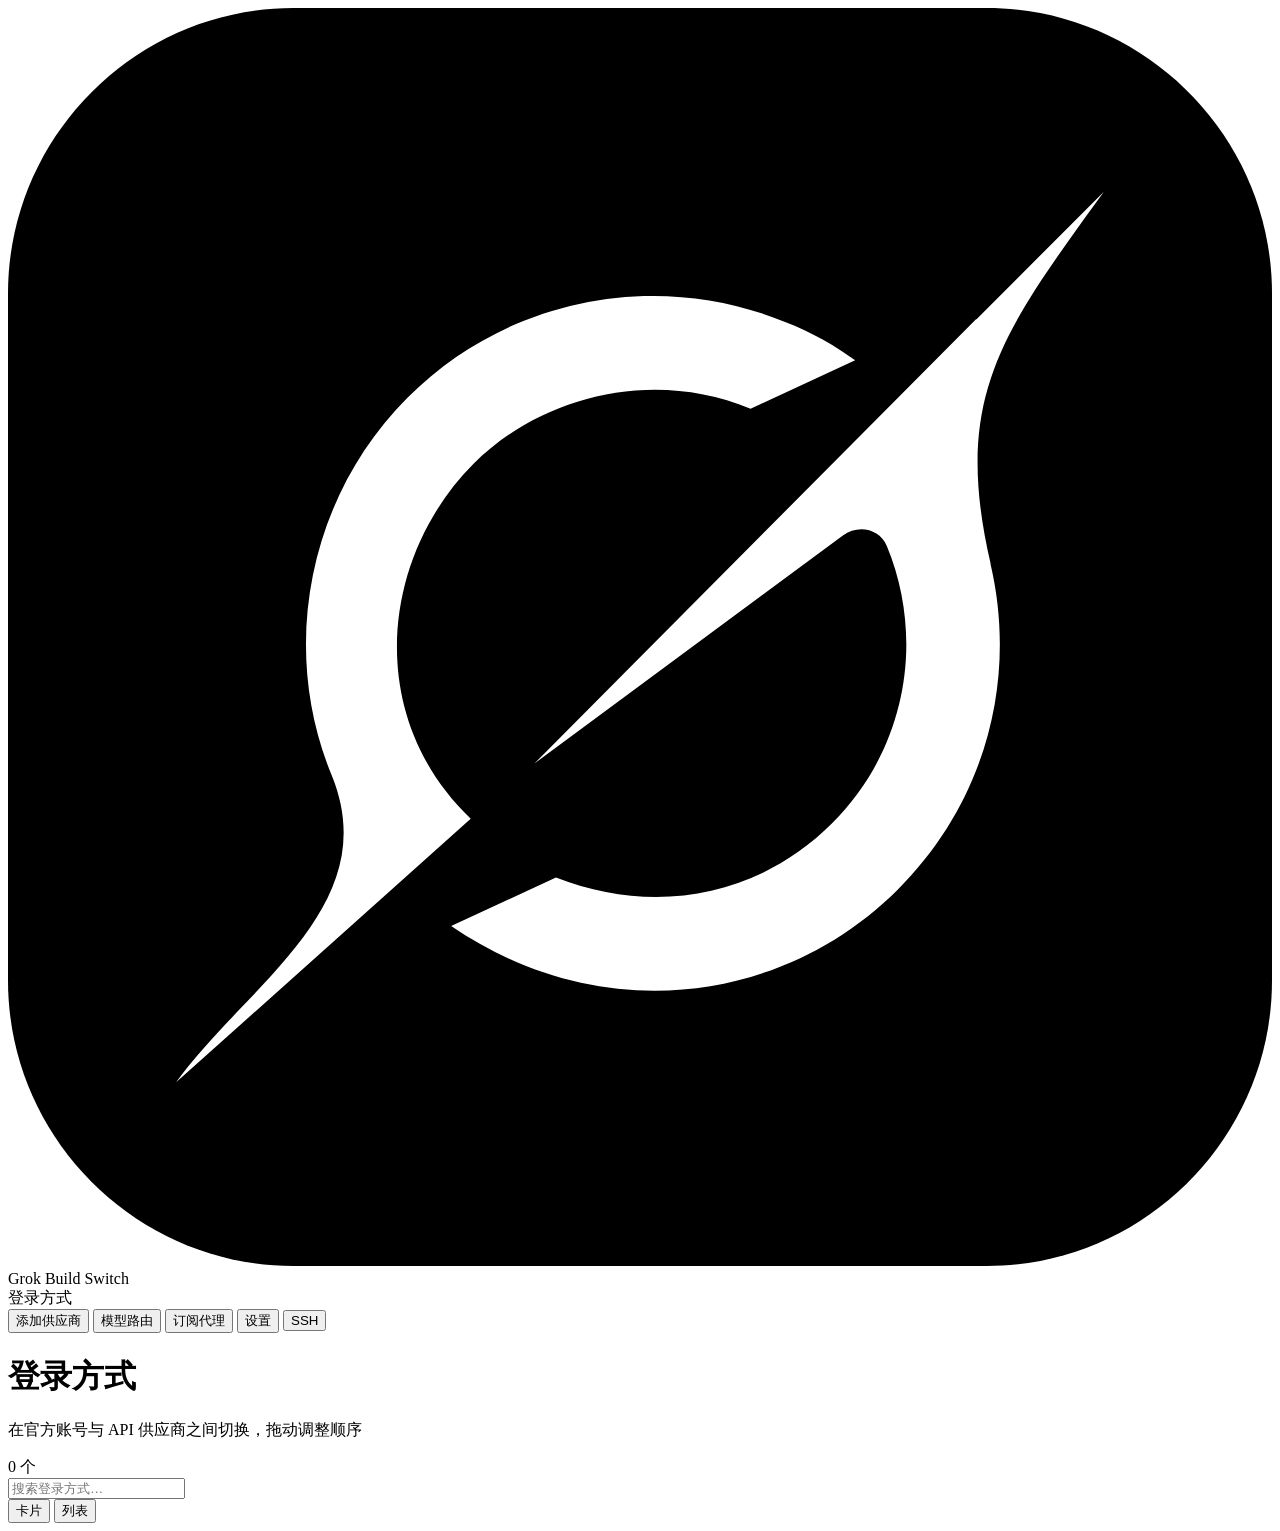
==== ui/index.html @ c108ad1b "Clarify exact workflow launch instructions" ====
<!doctype html>
<html lang="zh-CN">
<head>
  <meta charset="utf-8">
  <meta name="viewport" content="width=device-width, initial-scale=1">
  <title>grok_switch</title>
  <link rel="icon" href="/icon.svg" type="image/svg+xml">
  <link rel="stylesheet" href="/style.css?v=45">
</head>
<body>
  <div class="shell">
    <header class="appHeader">
      <div class="headerLeft">
        <button type="button" id="navHomeBtn" class="ghostBtn" hidden>← 返回</button>
        <div class="brand">
          <img src="/icon.svg" alt="" class="brandIcon">
          <div>
            <div class="brandTitle">Grok Build Switch</div>
            <div class="brandSub" id="headerSubtitle">登录方式</div>
          </div>
        </div>
      </div>
      <div class="headerRight">
        <button type="button" id="addBtn" class="btn primary" data-home-only>添加供应商</button>
        <button type="button" id="navRoutingBtn" class="btn">模型路由</button>
        <button type="button" id="navSubscriptionProxyBtn" class="btn">订阅代理</button>
        <button type="button" id="navSettingsBtn" class="btn" title="设置">设置</button>
        <button type="button" id="navSSHBtn" class="btn">SSH</button>
      </div>
    </header>

    <div id="driftBanner" class="alert warn" hidden style="display:none">
      <div>
        <strong id="driftTitle">配置与当前模型路由不一致</strong>
        <span id="driftDetail">config.toml 的路由托管字段与当前模型路由不匹配；重新应用会保留无关 TOML 设置。</span>
      </div>
      <div class="inlineActions">
        <button type="button" id="reapplyBtn" class="btn sm primary">确认并重新应用路由</button>
        <button type="button" id="openConfigFromDriftBtn" class="btn sm">编辑 config.toml</button>
      </div>
    </div>

    <!-- HOME -->
    <main id="viewHome" class="view">
      <div class="toolbar">
        <div>
          <h1 class="pageTitle">登录方式</h1>
          <p class="pageDesc">在官方账号与 API 供应商之间切换，拖动调整顺序</p>
        </div>
        <span id="profileCount" class="muted count">0 个</span>
      </div>

      <div class="listControls" id="listControls">
        <input id="providerSearch" class="search providerSearch" type="search" placeholder="搜索登录方式…" autocomplete="off">
        <div class="layoutToggle" role="group" aria-label="布局">
          <button type="button" id="layoutCardBtn" class="btn sm layoutBtn active" data-layout="card" title="卡片">卡片</button>
          <button type="button" id="layoutListBtn" class="btn sm layoutBtn" data-layout="list" title="列表">列表</button>
        </div>
      </div>

      <div id="emptyState" class="empty" hidden>
        <h2>还没有供应商</h2>
        <p>添加一个上游配置开始使用。</p>
        <div class="emptyActions">
          <button type="button" id="emptyNewBtn" class="btn primary">添加供应商</button>
        </div>
      </div>

      <div id="searchEmpty" class="empty searchEmpty" hidden>
        <p>没有匹配的供应商</p>
      </div>

      <div id="profiles" class="providerGrid" data-layout="card"></div>
    </main>

    <!-- EDIT -->
    <main id="viewEdit" class="view" hidden>
      <div class="pageHead">
        <h1 class="pageTitle" id="formTitle">添加供应商</h1>
        <p class="pageDesc" id="formHint">名称、服务地址与 API Key 即可开始</p>
      </div>

      <form id="profileForm" class="formCard">
        <input type="hidden" id="profileId">

        <div class="formGrid">
          <label class="field">名称
            <input id="name" required placeholder="例如 OpenRouter">
          </label>
          <label class="field span2">服务地址
            <input id="baseUrl" required class="mono" placeholder="https://api.example.com/v1">
          </label>
          <label class="field span2">API Key
            <div class="keyRow">
              <input id="profileApiKey" type="password" autocomplete="off" placeholder="粘贴 API Key">
              <button type="button" id="toggleProfileKey" class="btn sm">显示</button>
            </div>
          </label>
        </div>

        <details class="fold" id="connectBlock">
          <summary>连接与模型（可选）</summary>
          <div class="foldBody">
            <div class="inlineActions">
              <button type="button" id="testConnectionBtn" class="btn sm">测试上游连接</button>
              <button type="button" id="fetchModelsBtn" class="btn sm">拉取模型列表</button>
              <button type="button" id="privacyProtectBtn" class="btn sm">保护隐私安全</button>
              <p id="connectionStatus" class="connStatus" hidden></p>
            </div>
            <p class="muted tiny">拉取列表后点 chip 启用；不会自动设置默认模型。每个已启用模型可单独测试连通。</p>

            <div class="formGrid">
              <label class="field">默认模型
                <select id="defaultModel">
                  <option value="">（请先启用模型）</option>
                </select>
              </label>
              <p class="muted tiny">这里只设置该供应商的默认模型；联网搜索、Explore 和 Plan 请在“模型路由”中统一管理。</p>
              <label class="field reasoningEffortField">默认推理强度
                <div class="reasoningEffortControl">
                  <select id="defaultReasoningEffort">
                    <option value="none">禁用推理 (none)</option>
                    <option value="minimal">最小 (minimal)</option>
                    <option value="low">低 (low)</option>
                    <option value="medium">中 (medium)</option>
                    <option value="high">高 (high)</option>
                    <option value="xhigh">超高 (xhigh)</option>
                    <option value="max">最大 (max，仅部分模型)</option>
                  </select>
                  <button type="button" id="detectReasoningEffortsBtn" class="btn sm">检测支持档位</button>
                </div>
                <span id="reasoningEffortStatus" class="muted tiny" role="status">选择默认模型后，将按该模型能力显示推理档位。</span>
              </label>
              <label class="field">协议格式
                <select id="upstreamFormat">
                  <option value="openai_chat">OpenAI Chat</option>
                  <option value="openai_responses">OpenAI Responses</option>
                  <option value="anthropic">Messages 兼容网关（非 Anthropic 官方）</option>
                </select>
              </label>
            </div>
            <input id="modelSearchInput" class="mono search" placeholder="搜索上游模型…">
            <div id="modelSuggestions" class="chips"></div>
            <p id="modelPoolStatus" class="muted tiny">尚未拉取模型。点 chip 启用后，会出现在上方下拉框中。</p>
            <div class="rowBetween">
              <span class="muted tiny">已启用模型</span>
              <button type="button" id="addModelBtn" class="btn sm">手动添加</button>
            </div>
            <div id="modelsBody" class="modelCards"></div>
          </div>
        </details>

        <details class="fold">
          <summary>更多操作</summary>
          <div class="foldBody inlineActions wrap">
            <button type="button" id="copyProfileBtn" class="btn sm">复制</button>
            <button type="button" id="exportProfileBtn" class="btn sm">导出 JSON</button>
            <button type="button" id="importProfileJsonBtn" class="btn sm">导入 JSON</button>
            <button type="button" id="cancelBtn" class="btn sm ghost">清空</button>
          </div>
          <input type="file" id="importProfileFile" accept="application/json,.json" hidden>
        </details>

        <details class="fold" id="configPreviewBlock">
          <summary>config.toml（预览）</summary>
          <div class="foldBody">
            <div class="inlineActions">
              <button type="button" id="refreshPreviewBtn" class="btn sm">刷新预览</button>
              <label class="check" style="margin:0">
                <input type="checkbox" id="previewFullConfig">完整 config.toml
              </label>
            </div>
            <textarea id="providerConfigPreview" class="configTextarea mono" readonly rows="12" placeholder="填写名称、地址、Key 并启用模型后，点刷新预览"></textarea>
            <p id="providerConfigPreviewStatus" class="muted tiny"></p>
          </div>
        </details>

        <div class="formFooter">
          <button type="button" id="backFromEditBtn" class="btn">取消</button>
          <button type="submit" id="saveProfileBtn" class="btn primary">保存</button>
        </div>
      </form>
    </main>

    <!-- MODEL ROUTING -->
    <main id="viewRouting" class="view routingView" hidden>
      <div class="pageHead">
        <div><h1 class="pageTitle">模型路由</h1><p class="pageDesc">查看统一模型目录，并为不同任务选择默认路由</p></div>
        <div class="inlineActions">
          <button type="button" id="refreshRoutingBtn" class="btn">刷新</button>
          <button type="button" id="backFromRoutingBtn" class="btn">返回</button>
        </div>
      </div>

      <section class="formCard routingPolicyCard">
        <div class="rowBetween">
          <div><h2 class="sectionTitle">路由策略</h2><p class="muted tiny">保存后用于默认对话、联网搜索及子代理任务。</p></div>
          <button type="button" id="saveRoutingPolicyBtn" class="btn primary">保存策略</button>
        </div>
        <div id="routingCompatibilityWarning" class="alert" hidden></div>
        <div class="routingPolicyGrid">
          <label class="field">启用供应商<select id="routingProvider" class="mono"></select></label>
          <label class="field">default<select id="routingDefault" class="mono"><option value="">（未设置）</option></select></label>
          <label class="field">默认推理强度
            <select id="routingReasoningEffort" class="mono">
              <option value="none">none</option><option value="minimal">minimal</option><option value="low">low</option>
              <option value="medium">medium</option><option value="high">high</option><option value="xhigh">xhigh</option>
            </select>
          </label>
          <label class="field">web_search<select id="routingWebSearch" class="mono"><option value="">（未设置）</option></select></label>
          <label class="field">explore<select id="routingExplore" class="mono"><option value="">（未设置）</option></select></label>
          <label class="field">plan<select id="routingPlan" class="mono"><option value="">（未设置）</option></select></label>
        </div>
        <p id="routingStatus" class="muted tiny" role="status">加载中…</p>
      </section>

      <section class="formCard collaborationCard" id="collaborationCard">
        <div class="rowBetween">
          <div>
            <h2 class="sectionTitle">Max Collaboration</h2>
            <p class="muted tiny">为主协调、任务拆解、主实现和困难实现 / 复核分别选择 Standard 模型、Standard/Fast 速度档与推理强度；角色名称不绑定 Terra、Luna 或 Sol，且可复用同一模型。</p>
          </div>
          <span id="collaborationBadge" class="badge" data-state="stopped">未配置</span>
        </div>
        <div class="collaborationRelationship" id="collaborationRelationship">
          <strong>与路由策略的关系</strong>
          <p>路由策略管理普通主会话的 default、web_search、explore 和 plan。Collaboration 的供应商目录仅来自同一普通 Profiles/routing snapshot（包括当前未激活的普通 Profile），不会读取或创建另一套凭据来源；响应不包含 API Key 或 Base URL。Collaboration 保存四角色 Standard 锚点、独立速度档与推理强度；应用时只将 default 和默认推理强度对齐到主协调，不覆盖 web_search、explore 或 plan。</p>
        </div>
        <div id="collaborationIssues" class="alert warn collaborationIssues" hidden></div>
        <div class="collaborationGrid">
          <label class="field">模式<select id="collaborationMode"><option value="single_provider">Single provider（默认）</option><option value="federated">Federated（受控预览；当前激活架构可能阻止应用）</option></select></label>
          <section id="collaborationFederationDisclosure" class="collaborationFederationCard" hidden aria-labelledby="collaborationFederationTitle">
            <div class="collaborationFederationHead">
              <span class="collaborationFederationIcon" aria-hidden="true">↗</span>
              <div><strong id="collaborationFederationTitle">跨供应商数据流确认</strong><span>适用于全部五条可执行路径</span></div>
              <code>all_workflow_tiers_v1</code>
            </div>
            <p>下方列出精确供应商集合，以及 Economy、Focused Evidence、Focused Build、Assurance、Critical 的跨供应商交接边。Adaptive 仅是默认提示，不缩小本次授权。</p>
            <pre id="collaborationFederationMap" class="collaborationFederationMap"></pre>
            <div class="collaborationFederationBoundary"><strong>传递边界</strong><span>仅限 bounded work products；不传递 credentials、secrets 或 full transcripts。Prompt 约束不是硬 DLP 边界。</span></div>
            <label id="collaborationConsentField" class="collaborationConsent" hidden>
              <input id="collaborationFederationConsent" type="checkbox">
              <span><strong>我已核对并同意以上跨供应商数据流</strong><small>授权覆盖上方列出的全部五条路径、供应商与交接边，不随 Default tier 改变。</small></span>
            </label>
          </section>
        </div>
        <div class="collaborationGrid">
          <section class="collaborationRole" data-role="mainCoordinator">
            <div class="collaborationRoleHead"><strong>主协调</strong><span>全局 default 与最终交付</span></div>
            <label class="field">供应商<select id="collaborationMainCoordinatorProvider" class="mono"></select></label>
            <label class="field">Standard 模型<select id="collaborationMainCoordinatorModel" class="mono"></select></label>
            <label class="field">数据范围（workflow 固定）<select id="collaborationMainCoordinatorDataScope" class="mono" disabled><option value="repository_plus_minimized_prior_work_products">仓库 + 最小前序工作产物</option></select></label>
            <label class="field">速度档<select id="collaborationMainCoordinatorSpeed" class="mono" disabled><option value="">请先选择模型</option></select></label>
            <label class="field">推理强度<select id="collaborationMainCoordinatorEffort" class="mono" disabled><option value="">请先选择速度档</option></select></label>
            <span id="collaborationMainCoordinatorCapability" class="muted tiny">等待模型目录</span>
          </section>
          <section class="collaborationRole" data-role="taskDecomposition">
            <div class="collaborationRoleHead"><strong>任务拆解</strong><span>只读分析约束、步骤与测试</span></div>
            <label class="field">供应商<select id="collaborationTaskDecompositionProvider" class="mono"></select></label>
            <label class="field">Standard 模型<select id="collaborationTaskDecompositionModel" class="mono"></select></label>
            <label class="field">数据范围（workflow 固定）<select id="collaborationTaskDecompositionDataScope" class="mono" disabled><option value="repository_only">仅仓库</option></select></label>
            <label class="field">速度档<select id="collaborationTaskDecompositionSpeed" class="mono" disabled><option value="">请先选择模型</option></select></label>
            <label class="field">推理强度<select id="collaborationTaskDecompositionEffort" class="mono" disabled><option value="">请先选择速度档</option></select></label>
            <span id="collaborationTaskDecompositionCapability" class="muted tiny">等待模型目录</span>
          </section>
          <section class="collaborationRole" data-role="mainImplementation">
            <div class="collaborationRoleHead"><strong>主实现</strong><span>主体修改与聚焦验证</span></div>
            <label class="field">供应商<select id="collaborationMainImplementationProvider" class="mono"></select></label>
            <label class="field">Standard 模型<select id="collaborationMainImplementationModel" class="mono"></select></label>
            <label class="field">数据范围（workflow 固定）<select id="collaborationMainImplementationDataScope" class="mono" disabled><option value="repository_plus_minimized_prior_work_products">仓库 + 最小前序工作产物</option></select></label>
            <label class="field">速度档<select id="collaborationMainImplementationSpeed" class="mono" disabled><option value="">请先选择模型</option></select></label>
            <label class="field">推理强度<select id="collaborationMainImplementationEffort" class="mono" disabled><option value="">请先选择速度档</option></select></label>
            <span id="collaborationMainImplementationCapability" class="muted tiny">等待模型目录</span>
          </section>
          <section class="collaborationRole" data-role="difficultReview">
            <div class="collaborationRoleHead"><strong>困难实现 / 复核</strong><span>困难调试、对抗审查与关键修正</span></div>
            <label class="field">供应商<select id="collaborationDifficultReviewProvider" class="mono"></select></label>
            <label class="field">Standard 模型<select id="collaborationDifficultReviewModel" class="mono"></select></label>
            <label class="field">数据范围（workflow 固定）<select id="collaborationDifficultReviewDataScope" class="mono" disabled><option value="repository_plus_minimized_prior_work_products">仓库 + 最小前序工作产物</option></select></label>
            <label class="field">速度档<select id="collaborationDifficultReviewSpeed" class="mono" disabled><option value="">请先选择模型</option></select></label>
            <label class="field">推理强度<select id="collaborationDifficultReviewEffort" class="mono" disabled><option value="">请先选择速度档</option></select></label>
            <span id="collaborationDifficultReviewCapability" class="muted tiny">等待模型目录</span>
          </section>
          <label class="field collaborationTierField">默认层级
            <select id="collaborationTier">
              <option value="adaptive">Adaptive / Economy-first</option>
              <option value="economy">Economy · 主协调 · 1 agent</option>
              <option value="focused-evidence">Focused Decomposition · 2 agents</option>
              <option value="focused-build">Focused Implementation · 2 agents</option>
              <option value="assurance">Assurance · 3 agents</option>
              <option value="critical">Critical Reviewed Build · 4 agents（显式选择）</option>
            </select>
            <span id="collaborationTierHint" class="muted tiny">Adaptive 是策略提示；运行 workflow 时仍须显式选择 tier 与精确 agent_budget。</span>
          </label>
        </div>
        <div class="collaborationBudgetGrid" aria-label="协作层级预算">
          <div><strong>Economy</strong><span>主协调 · budget 1</span></div>
          <div><strong>Focused</strong><span>任务拆解或主实现 → 主协调 · budget 2</span></div>
          <div><strong>Assurance</strong><span>任务拆解 → 主实现 → 主协调 · budget 3</span></div>
          <div><strong>Critical</strong><span>再加入困难实现 / 复核 · budget 4</span></div>
        </div>
        <div id="collaborationFederationWarning" class="alert warn" hidden></div>
        <div id="collaborationCreditWarning" class="alert warn collaborationCreditWarning" hidden></div>
        <p class="muted tiny collaborationBoundary">Switch 只预览并生成用户级 role/workflow，不启动 agent、不保存消息或 transcript。四角色可以复用同一 Standard 模型并分别选择速度；Fast 请求 priority，通常消耗更多订阅 credits，缺失时不会回退。每个 concrete 路由的所选推理档位都必须由 declared 或 probe 明确支持；默认 budget 128 会被 workflow 拒绝。</p>
        <div class="inlineActions">
          <button type="button" id="previewCollaborationBtn" class="btn">预览变更</button>
          <button type="button" id="applyCollaborationBtn" class="btn primary" disabled>确认并应用预览</button>
          <button type="button" id="disableCollaborationBtn" class="btn danger" disabled>停用（保留文件）</button>
        </div>
        <section class="collaborationLaunchCard" aria-labelledby="collaborationLaunchTitle">
          <div class="rowBetween">
            <div><strong id="collaborationLaunchTitle">在 Grok Build 中启动</strong><p>命名 workflow 的直接 slash 启动固定使用默认 budget 128，会被安全门槛拒绝。请复制下方精确代理指令，让 Grok 通过 workflow 工具传入规范化 tier、JSON args 和匹配的 agent_budget。</p></div>
            <span id="collaborationLaunchBudget" class="badge">budget 1</span>
          </div>
          <label class="field">任务目标<textarea id="collaborationLaunchObjective" rows="3" placeholder="例如：执行最小只读 smoke，确认 workflow 可启动且不修改文件。"></textarea></label>
          <div class="collaborationLaunchCopyRow">
            <code id="collaborationLaunchInstruction">请调用 workflow 工具运行 named workflow gbs-max-collab，设置 name=&quot;gbs-max-collab&quot;、args={&quot;objective&quot;:&quot;&lt;填写任务目标&gt;&quot;,&quot;tier&quot;:&quot;economy&quot;}，并精确设置 agent_budget=1。不要使用 /gbs-max-collab 或 /workflow slash 启动；如果不能精确设置 agent_budget=1，请不要启动并说明原因。</code>
            <button type="button" id="copyCollaborationLaunchBtn" class="btn primary">复制精确代理指令</button>
          </div>
          <p class="muted tiny">粘贴到 Grok Build 对话中即可。这不是 slash 命令；若 Grok 无法以匹配预算调用 workflow 工具，指令要求其 fail closed，不启动 workflow。</p>
        </section>
        <details id="collaborationPreview" class="fold collaborationPreview" hidden>
          <summary>预览详情</summary>
          <div class="foldBody">
            <div id="collaborationWarnings" class="collaborationWarnings"></div>
            <section class="collaborationPreviewSection">
              <div class="rowBetween"><strong>config.toml</strong><span id="collaborationConfigChange" class="badge">未预览</span></div>
              <div class="collaborationDiffGrid">
                <label class="field">当前<textarea id="collaborationConfigBefore" class="configTextarea mono" readonly rows="12"></textarea></label>
                <label class="field">应用后<textarea id="collaborationConfigAfter" class="configTextarea mono" readonly rows="12"></textarea></label>
              </div>
            </section>
            <section class="collaborationPreviewSection">
              <div class="rowBetween"><strong>受管 role / workflow</strong><span id="collaborationArtifactCount" class="muted tiny">0 个</span></div>
              <div id="collaborationArtifacts" class="collaborationArtifacts"></div>
            </section>
            <p id="collaborationFingerprint" class="muted tiny mono"></p>
          </div>
        </details>
      </section>

      <section class="formCard">
        <div class="rowBetween">
          <div><h2 class="sectionTitle">统一模型目录</h2><p class="muted tiny">按供应商分组展示模型 route、upstream ID、backend 与推理能力来源。</p></div>
          <span id="routingModelCount" class="muted tiny">0 个</span>
        </div>
        <div id="routingCatalog" class="routingCatalog"><p class="muted tiny">加载中…</p></div>
      </section>

    </main>

    <!-- SUBSCRIPTION PROXY -->
    <main id="viewSubscriptionProxy" class="view subscriptionProxyView" hidden>
      <div class="pageHead">
        <div><h1 class="pageTitle">订阅代理</h1><p class="pageDesc">统一管理官方订阅账号、模型与本地代理服务</p></div>
        <button type="button" id="backFromSubscriptionProxyBtn" class="btn">返回</button>
      </div>
      <section class="formCard"><div class="rowBetween"><div><h2 class="sectionTitle">代理服务</h2><p id="subscriptionServiceDetail" class="muted tiny">加载中…</p></div><span id="subscriptionServiceBadge" class="badge">未知</span></div><div class="subscriptionConnection"><div><span>Base URL</span><code id="subscriptionBaseUrl">—</code></div><div><span>推理 Key</span><code id="subscriptionApiKey">—</code></div></div><div class="inlineActions"><button id="subscriptionStartBtn" class="btn primary" type="button">启动</button><button id="subscriptionStopBtn" class="btn danger" type="button">停止</button><button id="subscriptionRestartBtn" class="btn" type="button">重启</button><button id="subscriptionRefreshBtn" class="btn ghost" type="button">刷新</button></div></section>
      <section><h2 class="sectionTitle subscriptionSectionTitle">第 1 步：添加订阅账号</h2><p class="muted tiny subscriptionStepHint">账号是订阅代理访问官方服务的登录凭据；添加成功后，还需要选择模型并创建对应供应商，才能在“模型路由”中使用。</p><div class="subscriptionLoginGrid"><article class="formCard"><strong>Codex / ChatGPT</strong><p class="muted tiny">点击后自动打开浏览器。用要添加的 ChatGPT 账号登录并授权即可，无需设备码。</p><button type="button" class="btn primary subscriptionLoginBtn" data-provider="codex">添加 ChatGPT 账号</button></article><article class="formCard"><strong>Google Antigravity / Gemini</strong><p class="muted tiny">使用 Google 订阅登录。</p><button type="button" class="btn primary subscriptionLoginBtn" data-provider="gemini">登录 Google</button></article><article class="formCard"><strong>xAI / Grok Build</strong><p class="muted tiny">使用 xAI 订阅登录。</p><button type="button" class="btn primary subscriptionLoginBtn" data-provider="grok">登录 xAI</button></article></div><div id="subscriptionLoginSession" class="formCard subscriptionLoginSession" hidden></div></section>
      <section class="formCard"><div class="rowBetween"><div><h2 class="sectionTitle">已添加账号</h2><p class="muted tiny">禁用会保留凭据但停止使用；删除会移除本地保存的订阅凭据。</p></div><span id="subscriptionAccountCount" class="muted tiny">0 个</span></div><div id="subscriptionAccounts" class="subscriptionAccounts"></div></section>
      <section class="formCard"><div class="rowBetween"><div><h2 class="sectionTitle">第 2 步：选择模型</h2><p class="muted tiny">只勾选希望暴露给 Grok Build 的模型，然后保存。</p></div><button type="button" id="saveSubscriptionModelsBtn" class="btn primary">保存模型选择</button></div><div id="subscriptionModels" class="subscriptionModels"></div></section>
      <section class="formCard"><div><h2 class="sectionTitle">第 3 步：创建 / 更新供应商</h2><p class="muted tiny">每个按钮只同步对应类型的已登录账号和已保存模型。完成后到“模型路由”选择它，不会自动改变当前路由。</p></div><div class="subscriptionProviderGrid"><button type="button" class="btn subscriptionProviderBtn" data-provider="codex">创建 Codex 供应商</button><button type="button" class="btn subscriptionProviderBtn" data-provider="gemini">创建 Gemini 供应商</button><button type="button" class="btn subscriptionProviderBtn" data-provider="grok">创建 Grok 供应商</button></div><p id="subscriptionProviderHint" class="muted tiny">请先完成账号登录和模型选择。</p></section>
      <section class="formCard"><div class="rowBetween"><div><h2 class="sectionTitle">诊断</h2><p class="muted tiny">检查服务、账号与模型路由。</p></div><button type="button" id="runSubscriptionDiagnosticsBtn" class="btn">运行诊断</button></div><pre id="subscriptionDiagnostics" class="subscriptionDiagnostics mono">尚未运行诊断。</pre></section>
    </main>

    <!-- SETTINGS -->
    <main id="viewSettings" class="view" hidden>
      <div class="pageHead">
        <h1 class="pageTitle">设置</h1>
        <p class="pageDesc">自启与外观</p>
      </div>

      <form id="settingsForm" class="formCard">
        <label class="check"><input type="checkbox" id="autostart"> 开机自启</label>
        <label class="check"><input type="checkbox" id="silentAutostart"> 自启时静默</label>
        <label class="check"><input type="checkbox" id="autoOpenBrowser"> 启动时打开面板</label>
        <label class="check"><input type="checkbox" id="lanAccessEnabled"> 允许同一局域网的手机访问</label>
        <p class="muted tiny settingsHint">关闭后会立即注销所有已配对手机。</p>
        <label class="field">端口
          <input id="port" type="number" min="1024" max="65535">
        </label>
        <p id="portHint" class="muted tiny" hidden></p>
        <button type="submit" id="saveSettingsBtn" class="btn primary">保存设置</button>
      </form>

      <section class="formCard" id="cacheStatsCard">
        <div class="rowBetween">
          <div>
            <h2 class="sectionTitle">缓存命中率</h2>
            <p class="muted tiny">基于本地 Grok 日志 <code>unified.jsonl</code> 统计 prompt 缓存命中。模型列按会话当前模型近似归属；会话中途切换模型时，历史 turn 可能被归到新模型。</p>
          </div>
          <div class="inlineActions">
            <select id="cacheStatsHours" class="smSelect" title="统计窗口">
              <option value="6">近 6 小时</option>
              <option value="24" selected>近 24 小时</option>
              <option value="72">近 3 天</option>
              <option value="168">近 7 天</option>
            </select>
            <button type="button" id="refreshCacheStatsBtn" class="btn sm">刷新</button>
          </div>
        </div>
        <div id="cacheStatsSummary" class="cacheStatsSummary">
          <div class="cacheStatTile"><span class="muted tiny">命中率</span><strong id="cacheHitRate">—</strong></div>
          <div class="cacheStatTile"><span class="muted tiny">推理次数</span><strong id="cacheTurns">—</strong></div>
          <div class="cacheStatTile"><span class="muted tiny">Prompt tokens</span><strong id="cachePromptTokens">—</strong></div>
          <div class="cacheStatTile"><span class="muted tiny">Cached tokens</span><strong id="cacheCachedTokens">—</strong></div>
          <div class="cacheStatTile"><span class="muted tiny">Completion tokens</span><strong id="cacheCompletionTokens">—</strong></div>
          <div class="cacheStatTile"><span class="muted tiny">Reasoning tokens</span><strong id="cacheReasoningTokens">—</strong></div>
        </div>
        <p id="cacheStatsHint" class="muted tiny"></p>
        <div class="cacheStatsTables">
          <div>
            <h3 class="sectionTitle tinyTitle">按模型</h3>
            <div id="cacheByModel" class="cacheTable"></div>
          </div>
          <div>
            <h3 class="sectionTitle tinyTitle">最近 turn</h3>
            <div id="cacheRecent" class="cacheTable"></div>
          </div>
        </div>
      </section>

      <section class="formCard lanAccessCard" id="lanAccessCard">
        <div class="rowBetween">
          <div>
            <h2 class="sectionTitle">手机连接</h2>
            <p class="muted tiny">手机与电脑连接同一网络后，扫描二维码打开供应商管理页面。</p>
          </div>
          <span id="lanAccessBadge" class="badge">未开启</span>
        </div>

        <div id="lanAccessDisabled" class="lanAccessEmpty">
          <strong>仅允许本机访问</strong>
          <p>勾选上方“允许同一局域网的手机访问”并保存设置后，才会生成配对二维码。</p>
        </div>

        <div id="lanAccessDetails" hidden>
          <div class="lanPairLayout">
            <figure class="lanQRCode">
              <img id="lanAccessQr" alt="手机配对二维码" width="220" height="220">
              <figcaption>一次性二维码</figcaption>
            </figure>
            <div class="lanPairInfo">
              <label class="field">电脑局域网地址
                <select id="lanAccessAddress"></select>
              </label>
              <label class="field">手机配对地址
                <div class="keyRow">
                  <input id="lanAccessUrl" class="mono" readonly>
                  <button type="button" id="copyLanAccessUrlBtn" class="btn sm">复制</button>
                </div>
              </label>
              <div class="lanCodeRow">
                <div>
                  <span class="muted tiny">一次性配对码</span>
                  <strong id="lanAccessCode" class="mono">—</strong>
                </div>
                <span id="lanAccessExpiry" class="muted tiny"></span>
              </div>
              <button type="button" id="refreshLanPairingBtn" class="btn">重新生成二维码</button>
            </div>
          </div>
          <div class="alert lanFirewallHint">
            <div>
              <strong>首次连接请允许本地网络访问</strong>
              <span>如果 macOS 弹出权限提示，请允许 Grok Build Switch 访问本地网络；只建议在可信的家庭或办公网络中使用。</span>
            </div>
          </div>
        </div>
      </section>

      <section class="formCard configEditor">
        <div class="rowBetween">
          <div>
            <h2 class="sectionTitle">config.toml</h2>
            <p class="muted tiny" id="configPathLabel">加载中…</p>
          </div>
          <div class="inlineActions">
            <button type="button" id="reloadConfigBtn" class="btn sm ghost">重新加载</button>
            <button type="button" id="saveConfigBtn" class="btn sm primary">保存到文件</button>
          </div>
        </div>
        <p class="muted tiny">这是 grok <strong>当前生效</strong>的唯一配置文件（不是「每个供应商各一份」）。各供应商档案在列表里；启用某个供应商后，其 URL/Key/模型会写进此文件。</p>
        <textarea id="configEditor" class="configTextarea mono" spellcheck="false" rows="18" placeholder="config.toml 内容"></textarea>
        <p id="configEditorStatus" class="muted tiny"></p>
      </section>

      <button type="button" id="backFromSettingsBtn" class="btn">返回供应商列表</button>
    </main>

    <!-- SSH -->
    <main id="viewSSH" class="view" hidden>
      <div class="pageHead">
        <div><h1 class="pageTitle">SSH 远程文件</h1><p class="pageDesc">连接远程服务器，浏览和删除文件</p></div>
        <div class="inlineActions">
          <button type="button" id="sshImportBtn" class="btn">从 VSCode 导入</button>
          <button type="button" id="sshRefreshBtn" class="btn">刷新</button>
          <button type="button" id="sshNewConnBtn" class="btn primary">+ 新连接</button>
        </div>
      </div>
      <div class="sshLayout">
        <aside class="sshSidebar">
          <div class="sshSidebarHead"><span>连接</span></div>
          <div id="sshConnections" class="sshConnections"></div>
        </aside>
        <section class="sshBrowser">
          <div class="sshBrowserHead">
            <div class="sshBreadcrumb" id="sshBreadcrumb"></div>
            <div class="inlineActions">
              <button type="button" id="sshRefreshFilesBtn" class="btn sm">刷新</button>
            </div>
          </div>
          <div class="sshToolbar" id="sshToolbar" hidden>
            <label class="check"><input type="checkbox" id="sshSelectAll"> 全选</label>
            <div class="sshFilters">
              <button type="button" class="btn sm sshFilter" data-filter="*.py">.py</button>
              <button type="button" class="btn sm sshFilter" data-filter="*.sh">.sh</button>
              <button type="button" class="btn sm sshFilter" data-filter="test_*">test_</button>
              <button type="button" class="btn sm sshFilter" data-filter="smoke_*">smoke_</button>
            </div>
            <button type="button" id="sshDeleteSelectedBtn" class="btn sm danger" hidden>删除选中</button>
          </div>
          <div id="sshFiles" class="sshFiles"></div>
          <div id="sshEmpty" class="sshEmpty">选择一个连接开始浏览</div>
        </section>
      </div>
    </main>

  </div>

  <!-- SSH Connection Dialog -->
  <dialog id="sshConnDialog" class="promptDialog">
    <form method="dialog" id="sshConnForm">
      <h3 id="sshConnDialogTitle">新建连接</h3>
      <label>名称<input id="sshConnName" type="text" placeholder="My Server" required></label>
      <label>主机<input id="sshConnHost" type="text" placeholder="192.168.1.100" required></label>
      <div class="sshConnRow">
        <label>端口<input id="sshConnPort" type="number" placeholder="22" value="22" min="1" max="65535"></label>
        <label>用户名<input id="sshConnUser" type="text" placeholder="root" required></label>
      </div>
      <label>认证方式
        <select id="sshConnAuthType">
          <option value="key">SSH Key</option>
          <option value="password">Password</option>
        </select>
      </label>
      <label id="sshConnKeyPathWrap">密钥路径<input id="sshConnKeyPath" type="text" placeholder="~/.ssh/id_rsa"></label>
      <label id="sshConnPasswordWrap" hidden>密码（连接时输入，不保存）</label>
      <div class="promptActions">
        <button type="button" id="sshConnCancel" class="btn">取消</button>
        <button type="submit" id="sshConnSave" class="btn primary">保存</button>
      </div>
    </form>
  </dialog>

  <!-- Floating Windows Container -->
  <div id="sshWindows" class="sshWindows"></div>

  <div id="toast" class="toast" role="status" aria-live="polite"></div>
  <dialog id="promptDialog" class="promptDialog">
    <form method="dialog" id="promptForm">
      <label id="promptLabel" for="promptInput">输入内容</label>
      <input id="promptInput" type="text" autocomplete="off">
      <div class="promptActions">
        <button type="button" id="promptCancel" class="btn">取消</button>
        <button type="submit" id="promptOk" class="btn primary">确定</button>
      </div>
    </form>
  </dialog>
  <dialog id="confirmDialog" class="promptDialog">
    <form method="dialog" id="confirmForm">
      <p id="confirmMessage" class="confirmMessage">确认操作？</p>
      <div class="promptActions">
        <button type="button" id="confirmCancel" class="btn">取消</button>
        <button type="submit" id="confirmOk" class="btn primary danger">删除</button>
      </div>
    </form>
  </dialog>
  <script src="/app.js?v=52"></script>
</body>
</html>
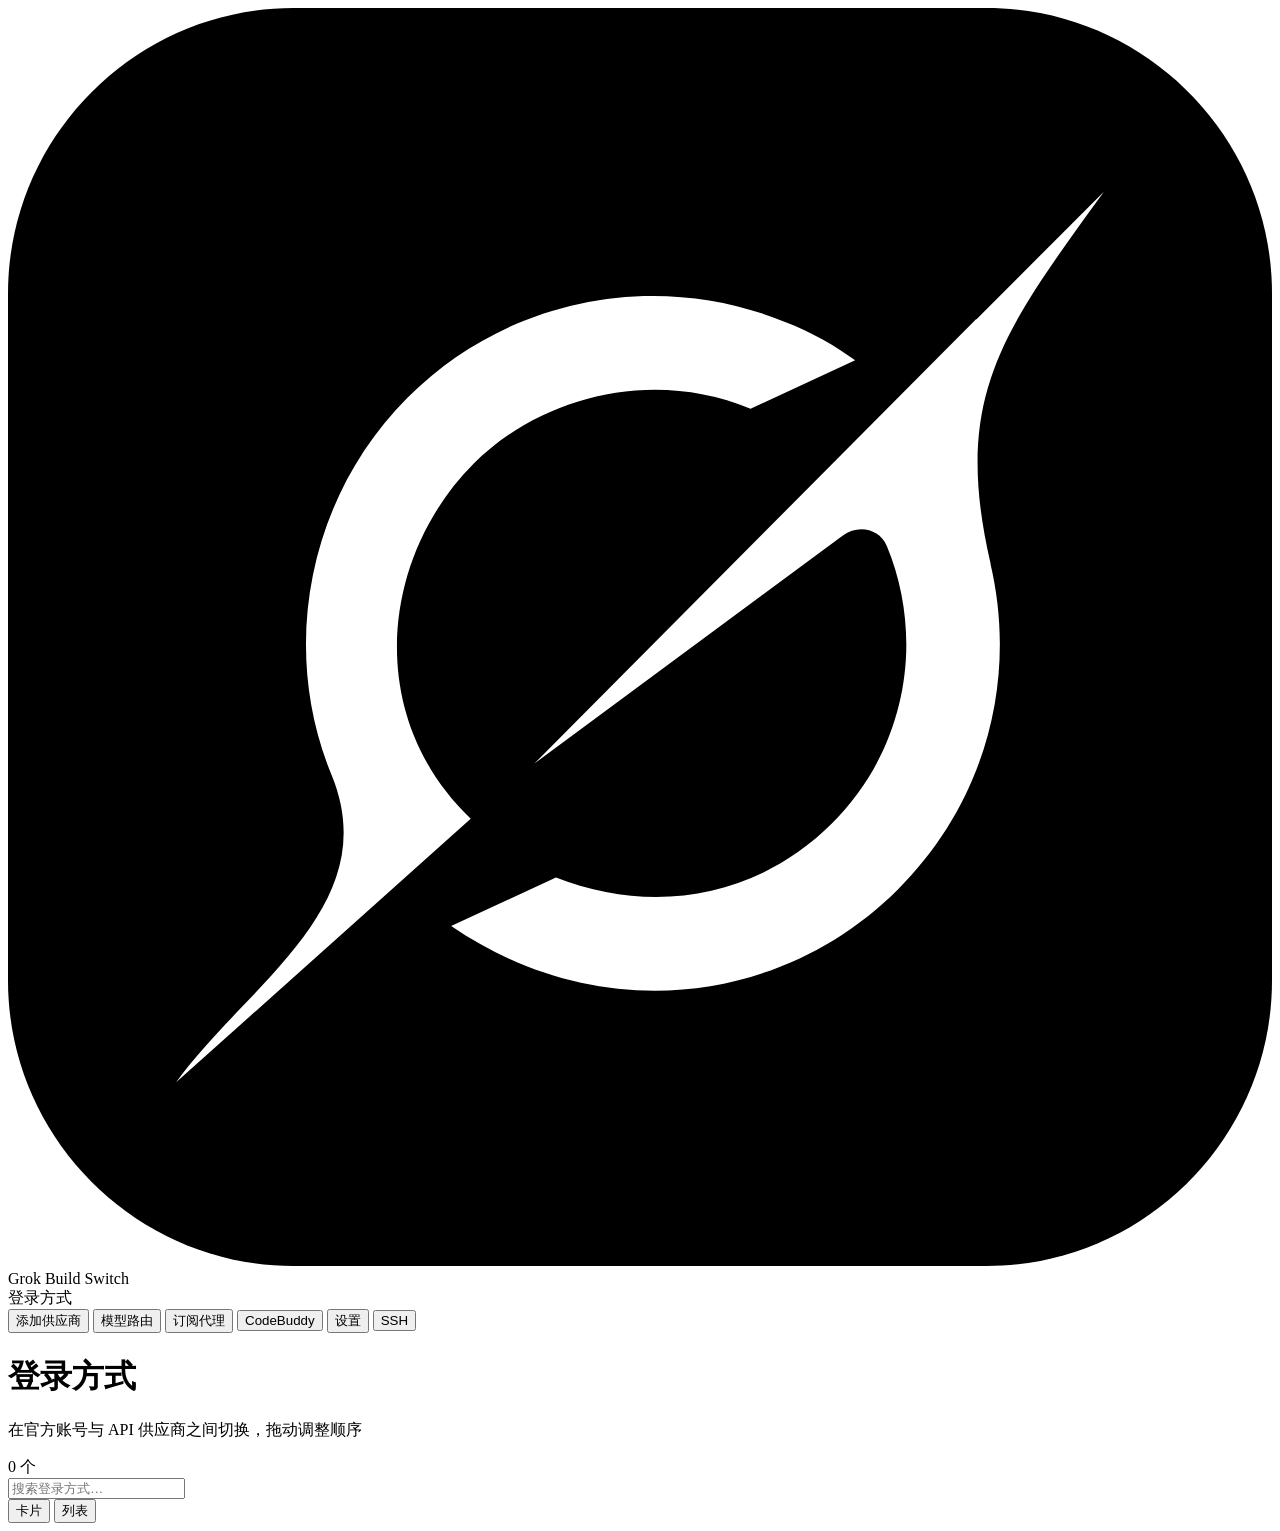
==== commit 2323cf18: "Fix Gemini OAuth bridge and CodeBuddy provider management. Listen on Antigravity callback port 51121" ====
--- a/ui/index.html
+++ b/ui/index.html
@@ -5,7 +5,7 @@
   <meta name="viewport" content="width=device-width, initial-scale=1">
   <title>grok_switch</title>
   <link rel="icon" href="/icon.svg" type="image/svg+xml">
-  <link rel="stylesheet" href="/style.css?v=45">
+  <link rel="stylesheet" href="/style.css?v=47">
 </head>
 <body>
   <div class="shell">
@@ -24,6 +24,7 @@
         <button type="button" id="addBtn" class="btn primary" data-home-only>添加供应商</button>
         <button type="button" id="navRoutingBtn" class="btn">模型路由</button>
         <button type="button" id="navSubscriptionProxyBtn" class="btn">订阅代理</button>
+        <button type="button" id="navCodeBuddyBtn" class="btn">CodeBuddy</button>
         <button type="button" id="navSettingsBtn" class="btn" title="设置">设置</button>
         <button type="button" id="navSSHBtn" class="btn">SSH</button>
       </div>
@@ -214,131 +215,6 @@
         <p id="routingStatus" class="muted tiny" role="status">加载中…</p>
       </section>
 
-      <section class="formCard collaborationCard" id="collaborationCard">
-        <div class="rowBetween">
-          <div>
-            <h2 class="sectionTitle">Max Collaboration</h2>
-            <p class="muted tiny">为主协调、任务拆解、主实现和困难实现 / 复核分别选择 Standard 模型、Standard/Fast 速度档与推理强度；角色名称不绑定 Terra、Luna 或 Sol，且可复用同一模型。</p>
-          </div>
-          <span id="collaborationBadge" class="badge" data-state="stopped">未配置</span>
-        </div>
-        <div class="collaborationRelationship" id="collaborationRelationship">
-          <strong>与路由策略的关系</strong>
-          <p>路由策略管理普通主会话的 default、web_search、explore 和 plan。Collaboration 的供应商目录仅来自同一普通 Profiles/routing snapshot（包括当前未激活的普通 Profile），不会读取或创建另一套凭据来源；响应不包含 API Key 或 Base URL。Collaboration 保存四角色 Standard 锚点、独立速度档与推理强度；应用时只将 default 和默认推理强度对齐到主协调，不覆盖 web_search、explore 或 plan。</p>
-        </div>
-        <div id="collaborationIssues" class="alert warn collaborationIssues" hidden></div>
-        <div class="collaborationGrid">
-          <label class="field">模式<select id="collaborationMode"><option value="single_provider">Single provider（默认）</option><option value="federated">Federated（受控预览；当前激活架构可能阻止应用）</option></select></label>
-          <section id="collaborationFederationDisclosure" class="collaborationFederationCard" hidden aria-labelledby="collaborationFederationTitle">
-            <div class="collaborationFederationHead">
-              <span class="collaborationFederationIcon" aria-hidden="true">↗</span>
-              <div><strong id="collaborationFederationTitle">跨供应商数据流确认</strong><span>适用于全部五条可执行路径</span></div>
-              <code>all_workflow_tiers_v1</code>
-            </div>
-            <p>下方列出精确供应商集合，以及 Economy、Focused Evidence、Focused Build、Assurance、Critical 的跨供应商交接边。Adaptive 仅是默认提示，不缩小本次授权。</p>
-            <pre id="collaborationFederationMap" class="collaborationFederationMap"></pre>
-            <div class="collaborationFederationBoundary"><strong>传递边界</strong><span>仅限 bounded work products；不传递 credentials、secrets 或 full transcripts。Prompt 约束不是硬 DLP 边界。</span></div>
-            <label id="collaborationConsentField" class="collaborationConsent" hidden>
-              <input id="collaborationFederationConsent" type="checkbox">
-              <span><strong>我已核对并同意以上跨供应商数据流</strong><small>授权覆盖上方列出的全部五条路径、供应商与交接边，不随 Default tier 改变。</small></span>
-            </label>
-          </section>
-        </div>
-        <div class="collaborationGrid">
-          <section class="collaborationRole" data-role="mainCoordinator">
-            <div class="collaborationRoleHead"><strong>主协调</strong><span>全局 default 与最终交付</span></div>
-            <label class="field">供应商<select id="collaborationMainCoordinatorProvider" class="mono"></select></label>
-            <label class="field">Standard 模型<select id="collaborationMainCoordinatorModel" class="mono"></select></label>
-            <label class="field">数据范围（workflow 固定）<select id="collaborationMainCoordinatorDataScope" class="mono" disabled><option value="repository_plus_minimized_prior_work_products">仓库 + 最小前序工作产物</option></select></label>
-            <label class="field">速度档<select id="collaborationMainCoordinatorSpeed" class="mono" disabled><option value="">请先选择模型</option></select></label>
-            <label class="field">推理强度<select id="collaborationMainCoordinatorEffort" class="mono" disabled><option value="">请先选择速度档</option></select></label>
-            <span id="collaborationMainCoordinatorCapability" class="muted tiny">等待模型目录</span>
-          </section>
-          <section class="collaborationRole" data-role="taskDecomposition">
-            <div class="collaborationRoleHead"><strong>任务拆解</strong><span>只读分析约束、步骤与测试</span></div>
-            <label class="field">供应商<select id="collaborationTaskDecompositionProvider" class="mono"></select></label>
-            <label class="field">Standard 模型<select id="collaborationTaskDecompositionModel" class="mono"></select></label>
-            <label class="field">数据范围（workflow 固定）<select id="collaborationTaskDecompositionDataScope" class="mono" disabled><option value="repository_only">仅仓库</option></select></label>
-            <label class="field">速度档<select id="collaborationTaskDecompositionSpeed" class="mono" disabled><option value="">请先选择模型</option></select></label>
-            <label class="field">推理强度<select id="collaborationTaskDecompositionEffort" class="mono" disabled><option value="">请先选择速度档</option></select></label>
-            <span id="collaborationTaskDecompositionCapability" class="muted tiny">等待模型目录</span>
-          </section>
-          <section class="collaborationRole" data-role="mainImplementation">
-            <div class="collaborationRoleHead"><strong>主实现</strong><span>主体修改与聚焦验证</span></div>
-            <label class="field">供应商<select id="collaborationMainImplementationProvider" class="mono"></select></label>
-            <label class="field">Standard 模型<select id="collaborationMainImplementationModel" class="mono"></select></label>
-            <label class="field">数据范围（workflow 固定）<select id="collaborationMainImplementationDataScope" class="mono" disabled><option value="repository_plus_minimized_prior_work_products">仓库 + 最小前序工作产物</option></select></label>
-            <label class="field">速度档<select id="collaborationMainImplementationSpeed" class="mono" disabled><option value="">请先选择模型</option></select></label>
-            <label class="field">推理强度<select id="collaborationMainImplementationEffort" class="mono" disabled><option value="">请先选择速度档</option></select></label>
-            <span id="collaborationMainImplementationCapability" class="muted tiny">等待模型目录</span>
-          </section>
-          <section class="collaborationRole" data-role="difficultReview">
-            <div class="collaborationRoleHead"><strong>困难实现 / 复核</strong><span>困难调试、对抗审查与关键修正</span></div>
-            <label class="field">供应商<select id="collaborationDifficultReviewProvider" class="mono"></select></label>
-            <label class="field">Standard 模型<select id="collaborationDifficultReviewModel" class="mono"></select></label>
-            <label class="field">数据范围（workflow 固定）<select id="collaborationDifficultReviewDataScope" class="mono" disabled><option value="repository_plus_minimized_prior_work_products">仓库 + 最小前序工作产物</option></select></label>
-            <label class="field">速度档<select id="collaborationDifficultReviewSpeed" class="mono" disabled><option value="">请先选择模型</option></select></label>
-            <label class="field">推理强度<select id="collaborationDifficultReviewEffort" class="mono" disabled><option value="">请先选择速度档</option></select></label>
-            <span id="collaborationDifficultReviewCapability" class="muted tiny">等待模型目录</span>
-          </section>
-          <label class="field collaborationTierField">默认层级
-            <select id="collaborationTier">
-              <option value="adaptive">Adaptive / Economy-first</option>
-              <option value="economy">Economy · 主协调 · 1 agent</option>
-              <option value="focused-evidence">Focused Decomposition · 2 agents</option>
-              <option value="focused-build">Focused Implementation · 2 agents</option>
-              <option value="assurance">Assurance · 3 agents</option>
-              <option value="critical">Critical Reviewed Build · 4 agents（显式选择）</option>
-            </select>
-            <span id="collaborationTierHint" class="muted tiny">Adaptive 是策略提示；运行 workflow 时仍须显式选择 tier 与精确 agent_budget。</span>
-          </label>
-        </div>
-        <div class="collaborationBudgetGrid" aria-label="协作层级预算">
-          <div><strong>Economy</strong><span>主协调 · budget 1</span></div>
-          <div><strong>Focused</strong><span>任务拆解或主实现 → 主协调 · budget 2</span></div>
-          <div><strong>Assurance</strong><span>任务拆解 → 主实现 → 主协调 · budget 3</span></div>
-          <div><strong>Critical</strong><span>再加入困难实现 / 复核 · budget 4</span></div>
-        </div>
-        <div id="collaborationFederationWarning" class="alert warn" hidden></div>
-        <div id="collaborationCreditWarning" class="alert warn collaborationCreditWarning" hidden></div>
-        <p class="muted tiny collaborationBoundary">Switch 只预览并生成用户级 role/workflow，不启动 agent、不保存消息或 transcript。四角色可以复用同一 Standard 模型并分别选择速度；Fast 请求 priority，通常消耗更多订阅 credits，缺失时不会回退。每个 concrete 路由的所选推理档位都必须由 declared 或 probe 明确支持；默认 budget 128 会被 workflow 拒绝。</p>
-        <div class="inlineActions">
-          <button type="button" id="previewCollaborationBtn" class="btn">预览变更</button>
-          <button type="button" id="applyCollaborationBtn" class="btn primary" disabled>确认并应用预览</button>
-          <button type="button" id="disableCollaborationBtn" class="btn danger" disabled>停用（保留文件）</button>
-        </div>
-        <section class="collaborationLaunchCard" aria-labelledby="collaborationLaunchTitle">
-          <div class="rowBetween">
-            <div><strong id="collaborationLaunchTitle">在 Grok Build 中启动</strong><p>命名 workflow 的直接 slash 启动固定使用默认 budget 128，会被安全门槛拒绝。请复制下方精确代理指令，让 Grok 通过 workflow 工具传入规范化 tier、JSON args 和匹配的 agent_budget。</p></div>
-            <span id="collaborationLaunchBudget" class="badge">budget 1</span>
-          </div>
-          <label class="field">任务目标<textarea id="collaborationLaunchObjective" rows="3" placeholder="例如：执行最小只读 smoke，确认 workflow 可启动且不修改文件。"></textarea></label>
-          <div class="collaborationLaunchCopyRow">
-            <code id="collaborationLaunchInstruction">请调用 workflow 工具运行 named workflow gbs-max-collab，设置 name=&quot;gbs-max-collab&quot;、args={&quot;objective&quot;:&quot;&lt;填写任务目标&gt;&quot;,&quot;tier&quot;:&quot;economy&quot;}，并精确设置 agent_budget=1。不要使用 /gbs-max-collab 或 /workflow slash 启动；如果不能精确设置 agent_budget=1，请不要启动并说明原因。</code>
-            <button type="button" id="copyCollaborationLaunchBtn" class="btn primary">复制精确代理指令</button>
-          </div>
-          <p class="muted tiny">粘贴到 Grok Build 对话中即可。这不是 slash 命令；若 Grok 无法以匹配预算调用 workflow 工具，指令要求其 fail closed，不启动 workflow。</p>
-        </section>
-        <details id="collaborationPreview" class="fold collaborationPreview" hidden>
-          <summary>预览详情</summary>
-          <div class="foldBody">
-            <div id="collaborationWarnings" class="collaborationWarnings"></div>
-            <section class="collaborationPreviewSection">
-              <div class="rowBetween"><strong>config.toml</strong><span id="collaborationConfigChange" class="badge">未预览</span></div>
-              <div class="collaborationDiffGrid">
-                <label class="field">当前<textarea id="collaborationConfigBefore" class="configTextarea mono" readonly rows="12"></textarea></label>
-                <label class="field">应用后<textarea id="collaborationConfigAfter" class="configTextarea mono" readonly rows="12"></textarea></label>
-              </div>
-            </section>
-            <section class="collaborationPreviewSection">
-              <div class="rowBetween"><strong>受管 role / workflow</strong><span id="collaborationArtifactCount" class="muted tiny">0 个</span></div>
-              <div id="collaborationArtifacts" class="collaborationArtifacts"></div>
-            </section>
-            <p id="collaborationFingerprint" class="muted tiny mono"></p>
-          </div>
-        </details>
-      </section>
-
       <section class="formCard">
         <div class="rowBetween">
           <div><h2 class="sectionTitle">统一模型目录</h2><p class="muted tiny">按供应商分组展示模型 route、upstream ID、backend 与推理能力来源。</p></div>
@@ -347,6 +223,91 @@
         <div id="routingCatalog" class="routingCatalog"><p class="muted tiny">加载中…</p></div>
       </section>
 
+    </main>
+
+    <!-- CODEBUDDY / WORKBUDDY -->
+    <main id="viewCodeBuddy" class="view codeBuddyView" hidden>
+      <div class="pageHead">
+        <div>
+          <h1 class="pageTitle">CodeBuddy / WorkBuddy</h1>
+          <p class="pageDesc">用订阅积分驱动 Grok Build harness，不经过 WorkBuddy agent</p>
+        </div>
+        <button type="button" id="backFromCodeBuddyBtn" class="btn">返回</button>
+      </div>
+
+      <section class="formCard">
+        <div class="rowBetween">
+          <div>
+            <h2 class="sectionTitle">连接状态</h2>
+            <p id="codeBuddyStatusDetail" class="muted tiny">加载中…</p>
+          </div>
+          <span id="codeBuddyStatusBadge" class="badge">未知</span>
+        </div>
+        <div class="subscriptionConnection">
+          <div>
+            <span>代理 Base URL</span>
+            <code id="codeBuddyBaseUrl">—</code>
+          </div>
+          <div>
+            <span>已保存 Key</span>
+            <code id="codeBuddyKeyMasked">—</code>
+          </div>
+        </div>
+        <div class="inlineActions">
+          <button type="button" id="codeBuddyRefreshBtn" class="btn ghost">刷新</button>
+          <button type="button" id="codeBuddyTestBtn" class="btn">测试连通</button>
+        </div>
+        <p id="codeBuddyTestResult" class="connStatus" hidden></p>
+      </section>
+
+      <section class="formCard">
+        <h2 class="sectionTitle">第 1 步：API Key</h2>
+        <p class="muted tiny subscriptionStepHint">
+          在 <a href="https://copilot.tencent.com/profile/" target="_blank" rel="noopener">copilot.tencent.com/profile</a>
+          创建个人 API Key（形如 <code>ck_…</code>）。保存后仅存于本机 Switch Profile，不会上传。
+        </p>
+        <label class="field">
+          CodeBuddy API Key
+          <div class="keyRow">
+            <input id="codeBuddyApiKey" type="password" autocomplete="off" placeholder="粘贴新 Key；留空则保留已保存的 Key">
+            <button type="button" id="toggleCodeBuddyKey" class="btn sm">显示</button>
+          </div>
+        </label>
+      </section>
+
+      <section class="formCard">
+        <h2 class="sectionTitle">第 2 步：默认模型</h2>
+        <p class="muted tiny">启用 CodeBuddy 供应商后，Grok 的 <code>default</code> 将指向这里选择的模型。</p>
+        <label class="field">
+          默认模型
+          <select id="codeBuddyDefaultModel" class="mono"></select>
+        </label>
+        <div id="codeBuddyModelChips" class="chips" aria-label="可选模型"></div>
+      </section>
+
+      <section class="formCard">
+        <h2 class="sectionTitle">第 3 步：保存 / 启用</h2>
+        <p class="muted tiny">
+          「保存供应商」只创建或更新 CodeBuddy Profile，不改变当前路由。
+          「保存并启用」会切换 active provider，并把 Grok <code>default</code> 设为上方模型。
+        </p>
+        <div class="inlineActions">
+          <button type="button" id="codeBuddySaveBtn" class="btn">保存供应商</button>
+          <button type="button" id="codeBuddySaveActivateBtn" class="btn primary">保存并启用</button>
+          <button type="button" id="codeBuddyActivateBtn" class="btn">仅启用（用已保存 Key）</button>
+        </div>
+        <p id="codeBuddyActionHint" class="muted tiny"></p>
+      </section>
+
+      <section class="formCard">
+        <h2 class="sectionTitle">说明</h2>
+        <ul class="muted tiny codeBuddyNotes">
+          <li>Harness 仍是 Grok Build；只有模型推理走 CodeBuddy 订阅。</li>
+          <li>上游仅支持流式；Switch 代理会清洗 <code>finish_reason:""</code>，避免 Grok 反序列化失败。</li>
+          <li>进程内路径：<code>/codebuddy-proxy/v1</code>（需使用含本功能的 Switch 版本）。</li>
+        </ul>
+        <p id="codeBuddyNote" class="muted tiny"></p>
+      </section>
     </main>
 
     <!-- SUBSCRIPTION PROXY -->
@@ -576,6 +537,6 @@
       </div>
     </form>
   </dialog>
-  <script src="/app.js?v=52"></script>
+  <script src="/app.js?v=54"></script>
 </body>
 </html>
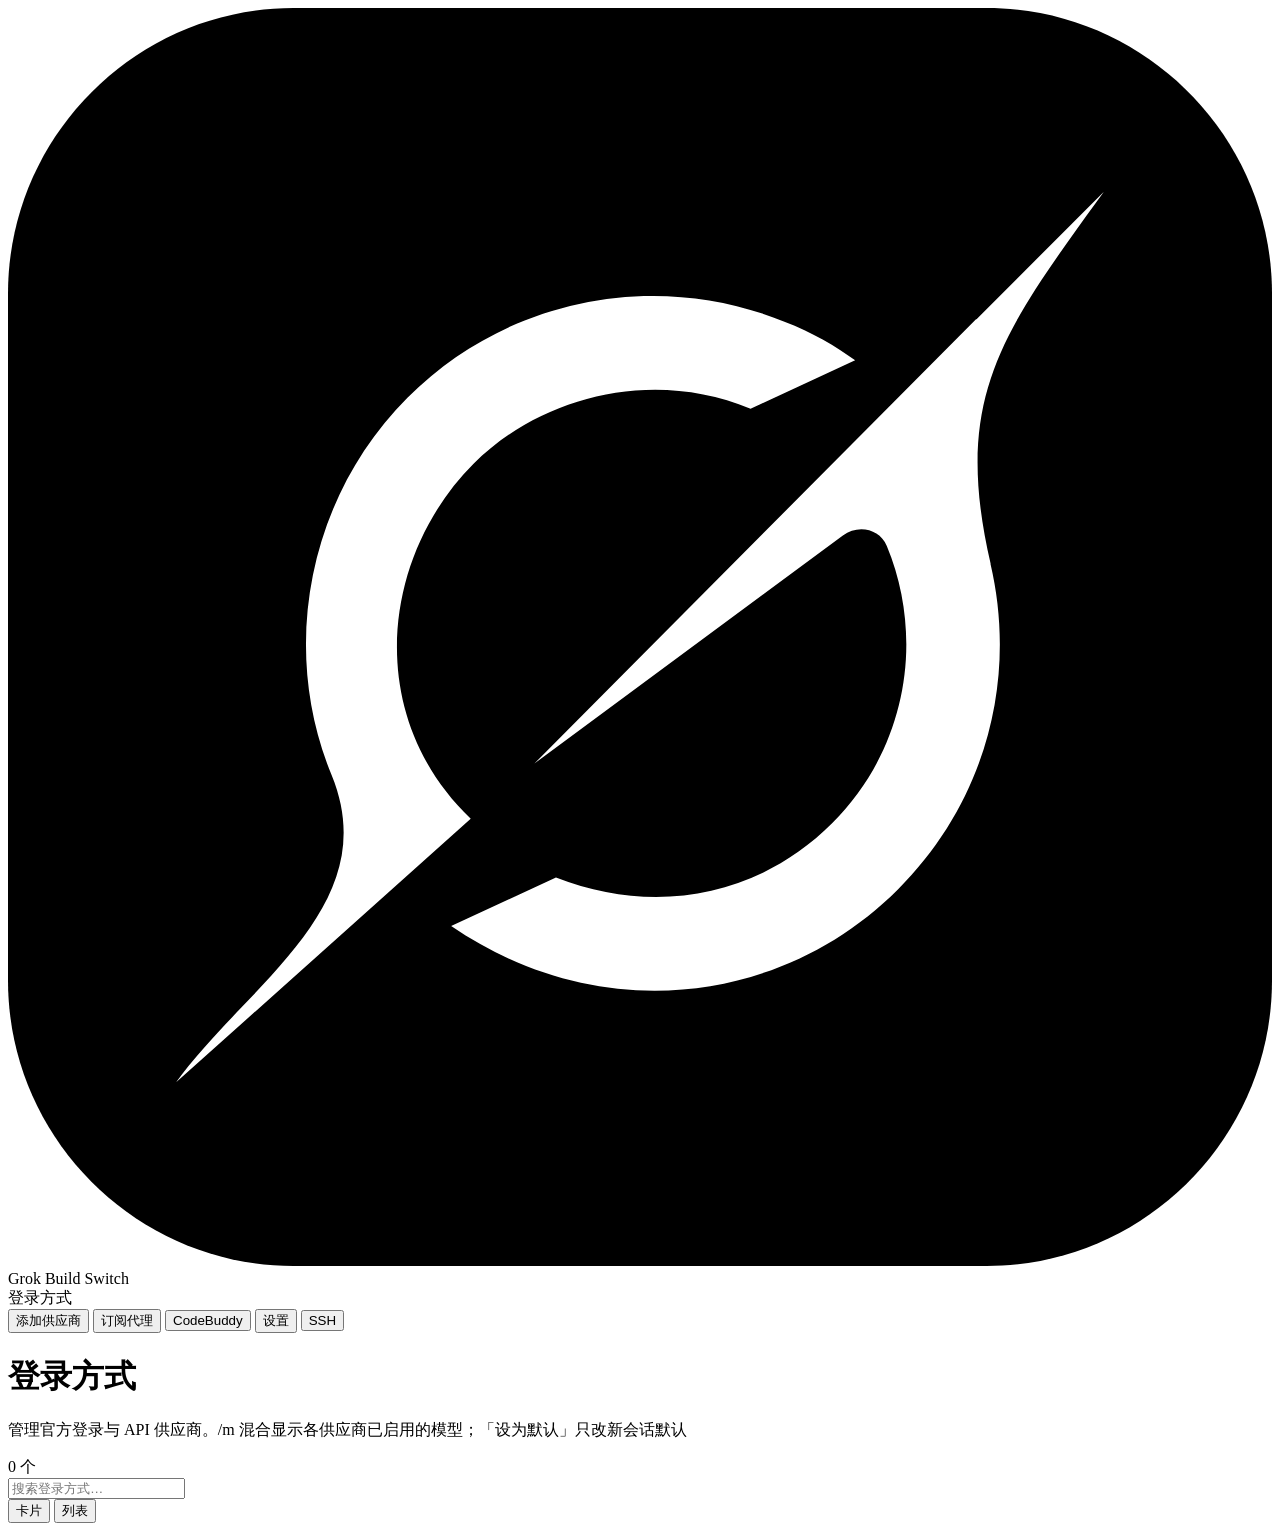
==== commit 78dc08bb: "Simplify Switch routing UX and CodeBuddy model catalogs. Remove the standalone model-routing page, p" ====
--- a/ui/index.html
+++ b/ui/index.html
@@ -22,7 +22,6 @@
       </div>
       <div class="headerRight">
         <button type="button" id="addBtn" class="btn primary" data-home-only>添加供应商</button>
-        <button type="button" id="navRoutingBtn" class="btn">模型路由</button>
         <button type="button" id="navSubscriptionProxyBtn" class="btn">订阅代理</button>
         <button type="button" id="navCodeBuddyBtn" class="btn">CodeBuddy</button>
         <button type="button" id="navSettingsBtn" class="btn" title="设置">设置</button>
@@ -32,8 +31,8 @@
 
     <div id="driftBanner" class="alert warn" hidden style="display:none">
       <div>
-        <strong id="driftTitle">配置与当前模型路由不一致</strong>
-        <span id="driftDetail">config.toml 的路由托管字段与当前模型路由不匹配；重新应用会保留无关 TOML 设置。</span>
+        <strong id="driftTitle">配置与当前默认模型设置不一致</strong>
+        <span id="driftDetail">config.toml 里的 default / web_search / explore / plan 与 Switch 保存的不一致；重新应用会保留无关 TOML 设置。</span>
       </div>
       <div class="inlineActions">
         <button type="button" id="reapplyBtn" class="btn sm primary">确认并重新应用路由</button>
@@ -46,7 +45,7 @@
       <div class="toolbar">
         <div>
           <h1 class="pageTitle">登录方式</h1>
-          <p class="pageDesc">在官方账号与 API 供应商之间切换，拖动调整顺序</p>
+          <p class="pageDesc">管理官方登录与 API 供应商。/m 混合显示各供应商已启用的模型；「设为默认」只改新会话默认</p>
         </div>
         <span id="profileCount" class="muted count">0 个</span>
       </div>
@@ -116,21 +115,18 @@
                   <option value="">（请先启用模型）</option>
                 </select>
               </label>
-              <p class="muted tiny">这里只设置该供应商的默认模型；联网搜索、Explore 和 Plan 请在“模型路由”中统一管理。</p>
+              <p class="muted tiny">这是 Grok 的 default 模型；explore / plan 会跟随它。保存供应商后立即写入 config.toml。</p>
               <label class="field reasoningEffortField">默认推理强度
                 <div class="reasoningEffortControl">
                   <select id="defaultReasoningEffort">
-                    <option value="none">禁用推理 (none)</option>
-                    <option value="minimal">最小 (minimal)</option>
-                    <option value="low">低 (low)</option>
                     <option value="medium">中 (medium)</option>
                     <option value="high">高 (high)</option>
                     <option value="xhigh">超高 (xhigh)</option>
-                    <option value="max">最大 (max，仅部分模型)</option>
+                    <option value="max">最大 (max)</option>
+                    <option value="none">禁用推理 (none)</option>
                   </select>
-                  <button type="button" id="detectReasoningEffortsBtn" class="btn sm">检测支持档位</button>
                 </div>
-                <span id="reasoningEffortStatus" class="muted tiny" role="status">选择默认模型后，将按该模型能力显示推理档位。</span>
+                <span id="reasoningEffortStatus" class="muted tiny" role="status">可选：medium、high、xhigh、max、none。上游若不支持所选档位，可能静默忽略。</span>
               </label>
               <label class="field">协议格式
                 <select id="upstreamFormat">
@@ -183,47 +179,7 @@
       </form>
     </main>
 
-    <!-- MODEL ROUTING -->
-    <main id="viewRouting" class="view routingView" hidden>
-      <div class="pageHead">
-        <div><h1 class="pageTitle">模型路由</h1><p class="pageDesc">查看统一模型目录，并为不同任务选择默认路由</p></div>
-        <div class="inlineActions">
-          <button type="button" id="refreshRoutingBtn" class="btn">刷新</button>
-          <button type="button" id="backFromRoutingBtn" class="btn">返回</button>
-        </div>
-      </div>
-
-      <section class="formCard routingPolicyCard">
-        <div class="rowBetween">
-          <div><h2 class="sectionTitle">路由策略</h2><p class="muted tiny">保存后用于默认对话、联网搜索及子代理任务。</p></div>
-          <button type="button" id="saveRoutingPolicyBtn" class="btn primary">保存策略</button>
-        </div>
-        <div id="routingCompatibilityWarning" class="alert" hidden></div>
-        <div class="routingPolicyGrid">
-          <label class="field">启用供应商<select id="routingProvider" class="mono"></select></label>
-          <label class="field">default<select id="routingDefault" class="mono"><option value="">（未设置）</option></select></label>
-          <label class="field">默认推理强度
-            <select id="routingReasoningEffort" class="mono">
-              <option value="none">none</option><option value="minimal">minimal</option><option value="low">low</option>
-              <option value="medium">medium</option><option value="high">high</option><option value="xhigh">xhigh</option>
-            </select>
-          </label>
-          <label class="field">web_search<select id="routingWebSearch" class="mono"><option value="">（未设置）</option></select></label>
-          <label class="field">explore<select id="routingExplore" class="mono"><option value="">（未设置）</option></select></label>
-          <label class="field">plan<select id="routingPlan" class="mono"><option value="">（未设置）</option></select></label>
-        </div>
-        <p id="routingStatus" class="muted tiny" role="status">加载中…</p>
-      </section>
-
-      <section class="formCard">
-        <div class="rowBetween">
-          <div><h2 class="sectionTitle">统一模型目录</h2><p class="muted tiny">按供应商分组展示模型 route、upstream ID、backend 与推理能力来源。</p></div>
-          <span id="routingModelCount" class="muted tiny">0 个</span>
-        </div>
-        <div id="routingCatalog" class="routingCatalog"><p class="muted tiny">加载中…</p></div>
-      </section>
-
-    </main>
+
 
     <!-- CODEBUDDY / WORKBUDDY -->
     <main id="viewCodeBuddy" class="view codeBuddyView" hidden>
@@ -317,10 +273,10 @@
         <button type="button" id="backFromSubscriptionProxyBtn" class="btn">返回</button>
       </div>
       <section class="formCard"><div class="rowBetween"><div><h2 class="sectionTitle">代理服务</h2><p id="subscriptionServiceDetail" class="muted tiny">加载中…</p></div><span id="subscriptionServiceBadge" class="badge">未知</span></div><div class="subscriptionConnection"><div><span>Base URL</span><code id="subscriptionBaseUrl">—</code></div><div><span>推理 Key</span><code id="subscriptionApiKey">—</code></div></div><div class="inlineActions"><button id="subscriptionStartBtn" class="btn primary" type="button">启动</button><button id="subscriptionStopBtn" class="btn danger" type="button">停止</button><button id="subscriptionRestartBtn" class="btn" type="button">重启</button><button id="subscriptionRefreshBtn" class="btn ghost" type="button">刷新</button></div></section>
-      <section><h2 class="sectionTitle subscriptionSectionTitle">第 1 步：添加订阅账号</h2><p class="muted tiny subscriptionStepHint">账号是订阅代理访问官方服务的登录凭据；添加成功后，还需要选择模型并创建对应供应商，才能在“模型路由”中使用。</p><div class="subscriptionLoginGrid"><article class="formCard"><strong>Codex / ChatGPT</strong><p class="muted tiny">点击后自动打开浏览器。用要添加的 ChatGPT 账号登录并授权即可，无需设备码。</p><button type="button" class="btn primary subscriptionLoginBtn" data-provider="codex">添加 ChatGPT 账号</button></article><article class="formCard"><strong>Google Antigravity / Gemini</strong><p class="muted tiny">使用 Google 订阅登录。</p><button type="button" class="btn primary subscriptionLoginBtn" data-provider="gemini">登录 Google</button></article><article class="formCard"><strong>xAI / Grok Build</strong><p class="muted tiny">使用 xAI 订阅登录。</p><button type="button" class="btn primary subscriptionLoginBtn" data-provider="grok">登录 xAI</button></article></div><div id="subscriptionLoginSession" class="formCard subscriptionLoginSession" hidden></div></section>
+      <section><h2 class="sectionTitle subscriptionSectionTitle">第 1 步：添加订阅账号</h2><p class="muted tiny subscriptionStepHint">账号是订阅代理访问官方服务的登录凭据；添加成功后，选择模型并创建供应商，再在供应商里设置默认模型。</p><div class="subscriptionLoginGrid"><article class="formCard"><strong>Codex / ChatGPT</strong><p class="muted tiny">点击后自动打开浏览器。用要添加的 ChatGPT 账号登录并授权即可，无需设备码。</p><button type="button" class="btn primary subscriptionLoginBtn" data-provider="codex">添加 ChatGPT 账号</button></article><article class="formCard"><strong>Google Antigravity / Gemini</strong><p class="muted tiny">使用 Google 订阅登录。</p><button type="button" class="btn primary subscriptionLoginBtn" data-provider="gemini">登录 Google</button></article><article class="formCard"><strong>xAI / Grok Build</strong><p class="muted tiny">使用 xAI 订阅登录。</p><button type="button" class="btn primary subscriptionLoginBtn" data-provider="grok">登录 xAI</button></article></div><div id="subscriptionLoginSession" class="formCard subscriptionLoginSession" hidden></div></section>
       <section class="formCard"><div class="rowBetween"><div><h2 class="sectionTitle">已添加账号</h2><p class="muted tiny">禁用会保留凭据但停止使用；删除会移除本地保存的订阅凭据。</p></div><span id="subscriptionAccountCount" class="muted tiny">0 个</span></div><div id="subscriptionAccounts" class="subscriptionAccounts"></div></section>
       <section class="formCard"><div class="rowBetween"><div><h2 class="sectionTitle">第 2 步：选择模型</h2><p class="muted tiny">只勾选希望暴露给 Grok Build 的模型，然后保存。</p></div><button type="button" id="saveSubscriptionModelsBtn" class="btn primary">保存模型选择</button></div><div id="subscriptionModels" class="subscriptionModels"></div></section>
-      <section class="formCard"><div><h2 class="sectionTitle">第 3 步：创建 / 更新供应商</h2><p class="muted tiny">每个按钮只同步对应类型的已登录账号和已保存模型。完成后到“模型路由”选择它，不会自动改变当前路由。</p></div><div class="subscriptionProviderGrid"><button type="button" class="btn subscriptionProviderBtn" data-provider="codex">创建 Codex 供应商</button><button type="button" class="btn subscriptionProviderBtn" data-provider="gemini">创建 Gemini 供应商</button><button type="button" class="btn subscriptionProviderBtn" data-provider="grok">创建 Grok 供应商</button></div><p id="subscriptionProviderHint" class="muted tiny">请先完成账号登录和模型选择。</p></section>
+      <section class="formCard"><div><h2 class="sectionTitle">第 3 步：创建 / 更新供应商</h2><p class="muted tiny">每个按钮只同步对应类型的已登录账号和已保存模型。创建后编辑该供应商，把它的默认模型设成你要给 Grok 用的模型。</p></div><div class="subscriptionProviderGrid"><button type="button" class="btn subscriptionProviderBtn" data-provider="codex">创建 Codex 供应商</button><button type="button" class="btn subscriptionProviderBtn" data-provider="gemini">创建 Gemini 供应商</button><button type="button" class="btn subscriptionProviderBtn" data-provider="grok">创建 Grok 供应商</button></div><p id="subscriptionProviderHint" class="muted tiny">请先完成账号登录和模型选择。</p></section>
       <section class="formCard"><div class="rowBetween"><div><h2 class="sectionTitle">诊断</h2><p class="muted tiny">检查服务、账号与模型路由。</p></div><button type="button" id="runSubscriptionDiagnosticsBtn" class="btn">运行诊断</button></div><pre id="subscriptionDiagnostics" class="subscriptionDiagnostics mono">尚未运行诊断。</pre></section>
     </main>
 
@@ -441,7 +397,7 @@
             <button type="button" id="saveConfigBtn" class="btn sm primary">保存到文件</button>
           </div>
         </div>
-        <p class="muted tiny">这是 grok <strong>当前生效</strong>的唯一配置文件（不是「每个供应商各一份」）。各供应商档案在列表里；启用某个供应商后，其 URL/Key/模型会写进此文件。</p>
+        <p class="muted tiny">这是 grok <strong>当前生效</strong>的唯一配置文件（不是「每个供应商各一份」）。各供应商已启用的模型会一并写入此文件供 /m 挑选。</p>
         <textarea id="configEditor" class="configTextarea mono" spellcheck="false" rows="18" placeholder="config.toml 内容"></textarea>
         <p id="configEditorStatus" class="muted tiny"></p>
       </section>
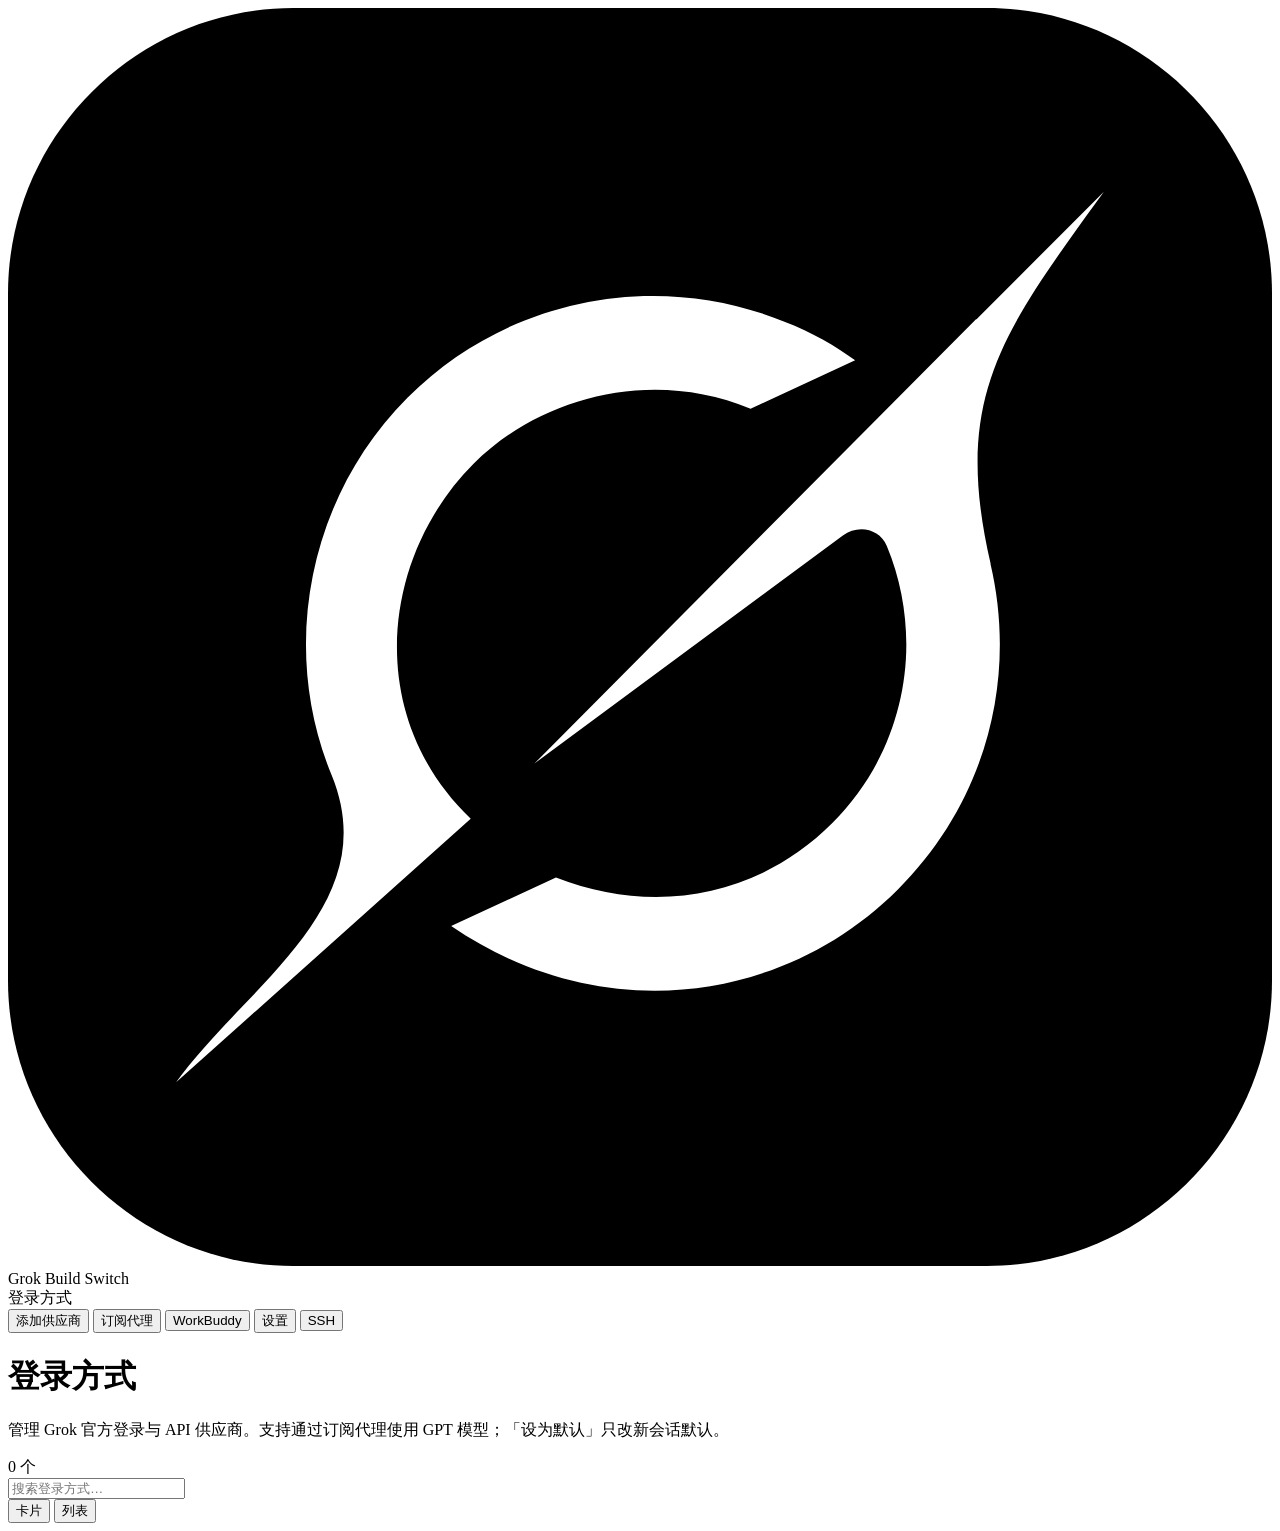
==== commit a630de08: "Upgrade CLIProxyAPI to 7.2.152, add subscription quota view, and update context lengths" ====
--- a/ui/index.html
+++ b/ui/index.html
@@ -3,9 +3,9 @@
 <head>
   <meta charset="utf-8">
   <meta name="viewport" content="width=device-width, initial-scale=1">
-  <title>grok_switch</title>
+  <title>Grok Build Switch</title>
   <link rel="icon" href="/icon.svg" type="image/svg+xml">
-  <link rel="stylesheet" href="/style.css?v=47">
+  <link rel="stylesheet" href="/style.css?v=48">
 </head>
 <body>
   <div class="shell">
@@ -23,7 +23,7 @@
       <div class="headerRight">
         <button type="button" id="addBtn" class="btn primary" data-home-only>添加供应商</button>
         <button type="button" id="navSubscriptionProxyBtn" class="btn">订阅代理</button>
-        <button type="button" id="navCodeBuddyBtn" class="btn">CodeBuddy</button>
+        <button type="button" id="navCodeBuddyBtn" class="btn">WorkBuddy</button>
         <button type="button" id="navSettingsBtn" class="btn" title="设置">设置</button>
         <button type="button" id="navSSHBtn" class="btn">SSH</button>
       </div>
@@ -45,7 +45,7 @@
       <div class="toolbar">
         <div>
           <h1 class="pageTitle">登录方式</h1>
-          <p class="pageDesc">管理官方登录与 API 供应商。/m 混合显示各供应商已启用的模型；「设为默认」只改新会话默认</p>
+          <p class="pageDesc">管理 Grok 官方登录与 API 供应商。支持通过订阅代理使用 GPT 模型；「设为默认」只改新会话默认。</p>
         </div>
         <span id="profileCount" class="muted count">0 个</span>
       </div>
@@ -71,6 +71,7 @@
       </div>
 
       <div id="profiles" class="providerGrid" data-layout="card"></div>
+
     </main>
 
     <!-- EDIT -->
@@ -126,7 +127,7 @@
                     <option value="none">禁用推理 (none)</option>
                   </select>
                 </div>
-                <span id="reasoningEffortStatus" class="muted tiny" role="status">可选：medium、high、xhigh、max、none。上游若不支持所选档位，可能静默忽略。</span>
+                <span id="reasoningEffortStatus" class="muted tiny" role="status">可选：medium、high、xhigh、max、none。当前 Grok Build 兼容范围暂只接入到 max；其他上游若不支持可能静默忽略。</span>
               </label>
               <label class="field">协议格式
                 <select id="upstreamFormat">
@@ -210,7 +211,8 @@
           </div>
         </div>
         <div class="inlineActions">
-          <button type="button" id="codeBuddyRefreshBtn" class="btn ghost">刷新</button>
+          <button type="button" id="codeBuddyRefreshBtn" class="btn ghost">刷新状态</button>
+          <button type="button" id="codeBuddySyncModelsBtn" class="btn">刷新模型目录</button>
           <button type="button" id="codeBuddyTestBtn" class="btn">测试连通</button>
         </div>
         <p id="codeBuddyTestResult" class="connStatus" hidden></p>
@@ -232,13 +234,16 @@
       </section>
 
       <section class="formCard">
-        <h2 class="sectionTitle">第 2 步：默认模型</h2>
-        <p class="muted tiny">启用 CodeBuddy 供应商后，Grok 的 <code>default</code> 将指向这里选择的模型。</p>
+        <h2 class="sectionTitle">第 2 步：选择暴露模型与默认模型</h2>
+        <p class="muted tiny">只选择希望 CodeBuddy 暴露给 Grok Build <code>/m</code> 的模型。此选择只修改 CodeBuddy 供应商，不影响其他供应商已启用的模型。</p>
+        <p id="codeBuddyCatalogDetail" class="muted tiny">模型目录加载中…</p>
+        <div id="codeBuddyModelChips" class="chips" aria-label="暴露给 Grok Build 的 CodeBuddy 模型"></div>
+        <p id="codeBuddyEnabledModelHint" class="muted tiny">至少选择一个模型。</p>
         <label class="field">
           默认模型
           <select id="codeBuddyDefaultModel" class="mono"></select>
         </label>
-        <div id="codeBuddyModelChips" class="chips" aria-label="可选模型"></div>
+        <p class="muted tiny">默认模型必须属于上方已选择的暴露模型；启用供应商后，Grok 的 <code>default</code> 将指向这里。</p>
       </section>
 
       <section class="formCard">
@@ -259,6 +264,7 @@
         <h2 class="sectionTitle">说明</h2>
         <ul class="muted tiny codeBuddyNotes">
           <li>Harness 仍是 Grok Build；只有模型推理走 CodeBuddy 订阅。</li>
+          <li><code>/v2/chat/completions</code> 是推理端点，不提供模型枚举；Switch 只读同步 WorkBuddy 本机的最新产品目录。</li>
           <li>上游仅支持流式；Switch 代理会清洗 <code>finish_reason:""</code>，避免 Grok 反序列化失败。</li>
           <li>进程内路径：<code>/codebuddy-proxy/v1</code>（需使用含本功能的 Switch 版本）。</li>
         </ul>
@@ -275,6 +281,7 @@
       <section class="formCard"><div class="rowBetween"><div><h2 class="sectionTitle">代理服务</h2><p id="subscriptionServiceDetail" class="muted tiny">加载中…</p></div><span id="subscriptionServiceBadge" class="badge">未知</span></div><div class="subscriptionConnection"><div><span>Base URL</span><code id="subscriptionBaseUrl">—</code></div><div><span>推理 Key</span><code id="subscriptionApiKey">—</code></div></div><div class="inlineActions"><button id="subscriptionStartBtn" class="btn primary" type="button">启动</button><button id="subscriptionStopBtn" class="btn danger" type="button">停止</button><button id="subscriptionRestartBtn" class="btn" type="button">重启</button><button id="subscriptionRefreshBtn" class="btn ghost" type="button">刷新</button></div></section>
       <section><h2 class="sectionTitle subscriptionSectionTitle">第 1 步：添加订阅账号</h2><p class="muted tiny subscriptionStepHint">账号是订阅代理访问官方服务的登录凭据；添加成功后，选择模型并创建供应商，再在供应商里设置默认模型。</p><div class="subscriptionLoginGrid"><article class="formCard"><strong>Codex / ChatGPT</strong><p class="muted tiny">点击后自动打开浏览器。用要添加的 ChatGPT 账号登录并授权即可，无需设备码。</p><button type="button" class="btn primary subscriptionLoginBtn" data-provider="codex">添加 ChatGPT 账号</button></article><article class="formCard"><strong>Google Antigravity / Gemini</strong><p class="muted tiny">使用 Google 订阅登录。</p><button type="button" class="btn primary subscriptionLoginBtn" data-provider="gemini">登录 Google</button></article><article class="formCard"><strong>xAI / Grok Build</strong><p class="muted tiny">使用 xAI 订阅登录。</p><button type="button" class="btn primary subscriptionLoginBtn" data-provider="grok">登录 xAI</button></article></div><div id="subscriptionLoginSession" class="formCard subscriptionLoginSession" hidden></div></section>
       <section class="formCard"><div class="rowBetween"><div><h2 class="sectionTitle">已添加账号</h2><p class="muted tiny">禁用会保留凭据但停止使用；删除会移除本地保存的订阅凭据。</p></div><span id="subscriptionAccountCount" class="muted tiny">0 个</span></div><div id="subscriptionAccounts" class="subscriptionAccounts"></div></section>
+      <section class="formCard"><div class="rowBetween"><div><h2 class="sectionTitle">额度概览</h2><p class="muted tiny">仅显示 Codex 与 Google。Codex 水位来自最近一次上游响应；Google 只读查询 Google One AI credits。不同账号的百分比额度池不相加。</p></div><button type="button" id="subscriptionQuotaRefreshBtn" class="btn" disabled>刷新额度</button></div><div id="subscriptionQuotaProviders" class="subscriptionQuotaProviders"><p class="muted tiny">尚未读取额度。</p></div><div id="subscriptionQuotaAccounts" class="subscriptionQuotaAccounts"></div><p id="subscriptionQuotaHint" class="muted tiny" role="status" aria-live="polite"></p></section>
       <section class="formCard"><div class="rowBetween"><div><h2 class="sectionTitle">第 2 步：选择模型</h2><p class="muted tiny">只勾选希望暴露给 Grok Build 的模型，然后保存。</p></div><button type="button" id="saveSubscriptionModelsBtn" class="btn primary">保存模型选择</button></div><div id="subscriptionModels" class="subscriptionModels"></div></section>
       <section class="formCard"><div><h2 class="sectionTitle">第 3 步：创建 / 更新供应商</h2><p class="muted tiny">每个按钮只同步对应类型的已登录账号和已保存模型。创建后编辑该供应商，把它的默认模型设成你要给 Grok 用的模型。</p></div><div class="subscriptionProviderGrid"><button type="button" class="btn subscriptionProviderBtn" data-provider="codex">创建 Codex 供应商</button><button type="button" class="btn subscriptionProviderBtn" data-provider="gemini">创建 Gemini 供应商</button><button type="button" class="btn subscriptionProviderBtn" data-provider="grok">创建 Grok 供应商</button></div><p id="subscriptionProviderHint" class="muted tiny">请先完成账号登录和模型选择。</p></section>
       <section class="formCard"><div class="rowBetween"><div><h2 class="sectionTitle">诊断</h2><p class="muted tiny">检查服务、账号与模型路由。</p></div><button type="button" id="runSubscriptionDiagnosticsBtn" class="btn">运行诊断</button></div><pre id="subscriptionDiagnostics" class="subscriptionDiagnostics mono">尚未运行诊断。</pre></section>
